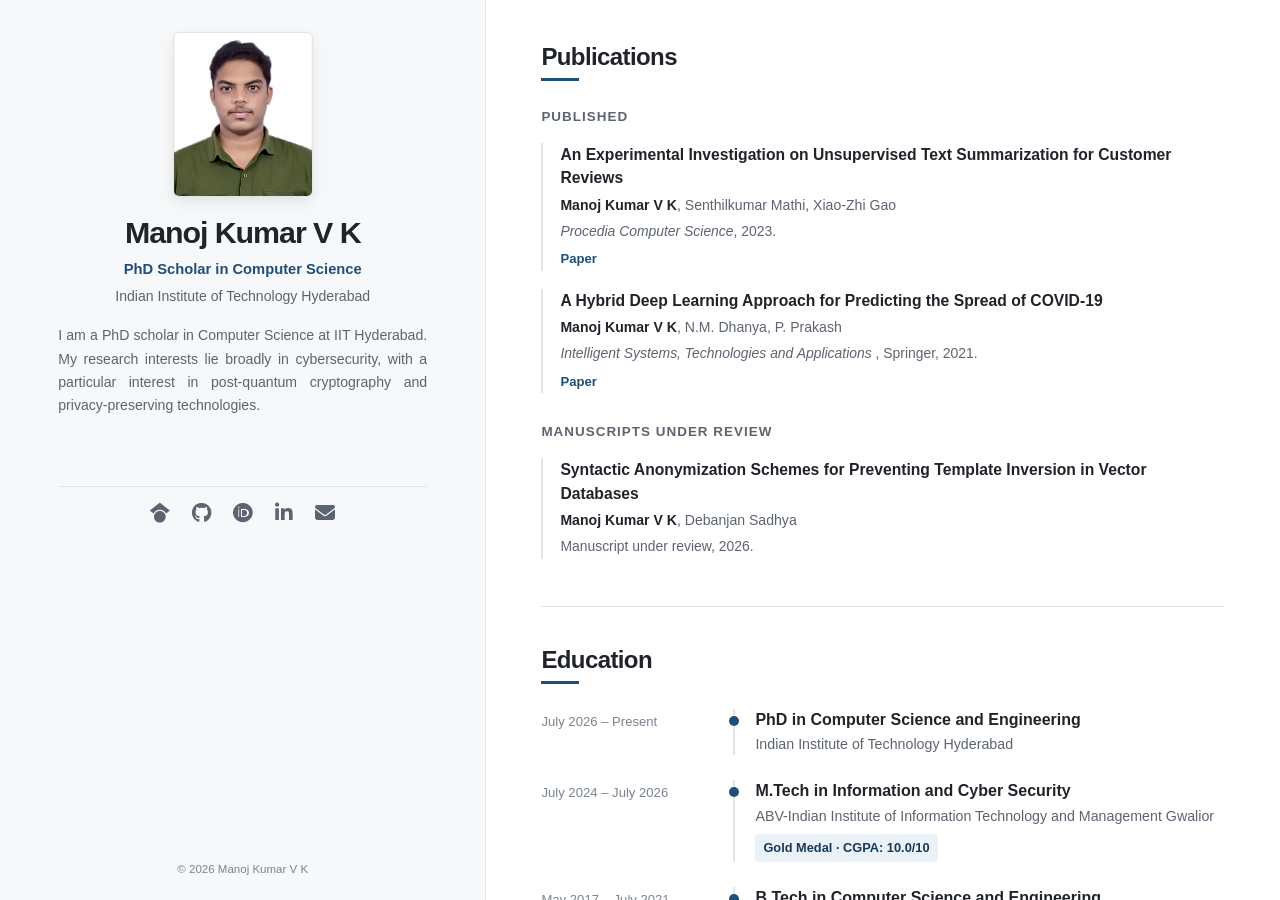
==== index.html @ acb983df "Updated Research profile" ====
<!doctype html>
<html lang="en">
  <head>
    <meta charset="UTF-8" />
    <meta name="viewport" content="width=device-width, initial-scale=1.0" />

    <meta
      name="description"
      content="Academic website of Manoj Kumar V K, PhD Scholar in Computer Science at IIT Hyderabad. Research interests include cybersecurity, post-quantum cryptography, and privacy-preserving technologies."
    />

    <meta
      name="keywords"
      content="Manoj Kumar V K, IIT Hyderabad, Cybersecurity, Post-Quantum Cryptography, Privacy, Cryptography, Computer Science"
    />

    <meta name="author" content="Manoj Kumar V K" />

    <title>Manoj Kumar V K</title>

    <link
      rel="stylesheet"
      href="https://cdnjs.cloudflare.com/ajax/libs/font-awesome/6.7.2/css/all.min.css"
    />

    <link rel="stylesheet" href="css/style.css" />
  </head>

  <body>
    <div class="page-layout">
      <!-- =====================================================
             LEFT PROFILE / SIDEBAR
             Fixed on desktop, normal flow on mobile
        ====================================================== -->

      <aside class="profile-sidebar">
        <div class="profile-content">
          <!-- Profile Photograph -->
          <div class="profile-photo">
            <img
              src="assets/images/profile.jpg"
              alt="Portrait of Manoj Kumar V K"
            />
          </div>

          <!-- Name and Position -->
          <div class="profile-header">
            <h1>Manoj Kumar V K</h1>

            <p class="profile-role">PhD Scholar in Computer Science</p>

            <p class="profile-institution">
              Indian Institute of Technology Hyderabad
            </p>
          </div>

          <!-- Short Research Bio -->
          <div class="profile-bio">
            <p>
              I am a PhD scholar in Computer Science at IIT Hyderabad. My
              research interests lie broadly in cybersecurity, with a particular
              interest in post-quantum cryptography and privacy-preserving
              technologies.
            </p>
            <br><br>
          </div>

          <!-- Academic / Social Links -->
          <nav class="profile-links" aria-label="Academic profiles">
            <a
              href="#"
              target="_blank"
              rel="noopener noreferrer"
              aria-label="Google Scholar"
              title="Google Scholar"
            >
              <i class="fa-brands fa-google-scholar"></i>
            </a>

            <a
              href="#"
              target="_blank"
              rel="noopener noreferrer"
              aria-label="GitHub"
              title="GitHub"
            >
              <i class="fa-brands fa-github"></i>
            </a>

            <a
              href="#"
              target="_blank"
              rel="noopener noreferrer"
              aria-label="ORCID"
              title="ORCID"
            >
              <i class="fa-brands fa-orcid"></i>
            </a>

            <a
              href="#"
              target="_blank"
              rel="noopener noreferrer"
              aria-label="LinkedIn"
              title="LinkedIn"
            >
              <i class="fa-brands fa-linkedin-in"></i>
            </a>

            <a
              href="mailto:your-email@example.com"
              aria-label="Email"
              title="Email"
            >
              <i class="fa-solid fa-envelope"></i>
            </a>

            <!--
                    CV - uncomment when ready

                    <a
                        href="assets/cv/Manoj_Kumar_VK_CV.pdf"
                        target="_blank"
                        rel="noopener noreferrer"
                        aria-label="CV"
                        title="CV"
                    >
                        <i class="fa-solid fa-file-lines"></i>
                    </a>
                    -->
          </nav>

          <!-- Sidebar Footer -->
          <footer class="sidebar-footer">
            <p>
              &copy;
              <span id="current-year">2026</span>
              Manoj Kumar V K
            </p>
          </footer>
        </div>
      </aside>

      <!-- =====================================================
             RIGHT CONTENT
             This is the main scrollable academic content
        ====================================================== -->

      <main class="main-content">
        <!-- =================================================
                 Publications
            ================================================== -->

        <section id="publications" class="content-section">
          <h2>Publications</h2>

          <!-- Published Work -->

          <div class="content-group">
            <h3 class="group-title">Published</h3>

            <!-- Publication 1 -->

            <article class="publication">
              <p class="publication-title">
                An Experimental Investigation on Unsupervised Text Summarization
                for Customer Reviews
              </p>

              <p class="publication-authors">
                <strong>Manoj Kumar V K</strong>, Senthilkumar Mathi, Xiao-Zhi
                Gao
              </p>

              <p class="publication-venue">
                <em>Procedia Computer Science</em>, 2023.
              </p>

              <div class="publication-links">
                <a
                  href="https://www.sciencedirect.com/science/article/pii/S1877050923001473"
                  target="_blank"
                  rel="noopener noreferrer"
                >
                  Paper
                </a>
              </div>
            </article>

            <!-- Publication 2 -->

            <article class="publication">
              <p class="publication-title">
                A Hybrid Deep Learning Approach for Predicting the Spread of
                COVID-19
              </p>

              <p class="publication-authors">
                <strong>Manoj Kumar V K</strong>, N.M. Dhanya, P. Prakash
              </p>

              <p class="publication-venue">
                <em> Intelligent Systems, Technologies and Applications </em>,
                Springer, 2021.
              </p>

              <div class="publication-links">
                <a
                  href="https://link.springer.com/chapter/10.1007/978-981-16-0730-1_13"
                  target="_blank"
                  rel="noopener noreferrer"
                >
                  Paper
                </a>
              </div>
            </article>
          </div>

          <!-- Manuscripts Under Review -->

          <div class="content-group">
            <h3 class="group-title">Manuscripts Under Review</h3>

            <article class="publication">
              <p class="publication-title">
                Syntactic Anonymization Schemes for Preventing Template
                Inversion in Vector Databases
              </p>

              <p class="publication-authors">
                <strong>Manoj Kumar V K</strong>, Debanjan Sadhya
              </p>

              <p class="publication-venue">Manuscript under review, 2026.</p>
            </article>
          </div>
        </section>

        <!-- =================================================
                 Education
            ================================================== -->

        <section id="education" class="content-section">
          <h2>Education</h2>

          <div class="education-list">
            <!-- PhD -->

            <article class="education-item">
              <div class="education-year">July 2026 &ndash; Present</div>

              <div class="education-details">
                <h3>PhD in Computer Science and Engineering</h3>

                <p class="institution">
                  Indian Institute of Technology Hyderabad
                </p>
              </div>
            </article>

            <!-- M.Tech -->

            <article class="education-item">
              <div class="education-year">July 2024 &ndash; July 2026</div>

              <div class="education-details">
                <h3>M.Tech in Information and Cyber Security</h3>

                <p class="institution">
                  ABV-Indian Institute of Information Technology and Management
                  Gwalior
                </p>

                <p class="achievement">Gold Medal &middot; CGPA: 10.0/10</p>
              </div>
            </article>

            <!-- B.Tech -->

            <article class="education-item">
              <div class="education-year">May 2017 &ndash; July 2021</div>

              <div class="education-details">
                <h3>B.Tech in Computer Science and Engineering</h3>

                <p class="institution">
                  Amrita Vishwa Vidyapeetham, Coimbatore
                </p>

                <p class="achievement">
                  CGPA: 9.40/10 &middot; Institute Rank: 10
                </p>
              </div>
            </article>
          </div>
        </section>

        <!-- =================================================
                 Teaching
            ================================================== -->

        <section id="teaching" class="content-section">
          <h2>Teaching</h2>

          <div class="teaching-list">
            <!-- ABV-IIITM -->

            <article class="teaching-item">
              <div class="teaching-header">
                <div>
                  <h3>Teaching Assistant</h3>

                  <p class="institution">ABV-IIITM Gwalior</p>
                </div>

                <span class="teaching-year"> 2024 &ndash; 2026 </span>
              </div>

              <p class="teaching-description">
                Conducted tutorials and laboratory sessions across several
                undergraduate courses during my M.Tech.
              </p>

              <ul class="course-list">
                <li>Data Structures and Algorithms</li>

                <li>Software Engineering Lab</li>

                <li>Fundamentals of Cryptography</li>

                <li>Database Management Systems Lab</li>

                <li>Data Structures Lab</li>

                <li>Digital Forensics Lab</li>

                <li>C Programming Lab</li>
              </ul>
            </article>

            <!-- Amrita -->

            <article class="teaching-item">
              <div class="teaching-header">
                <div>
                  <h3>Teaching Assistant</h3>

                  <p class="institution">
                    Amrita Vishwa Vidyapeetham, Coimbatore
                  </p>
                </div>

                <span class="teaching-year"> 2020 &ndash; 2021 </span>
              </div>

              <p class="teaching-description">
                Conducted tutorials in Data Structures and Algorithms and
                laboratory sessions in Computer Programming during the final
                year of my B.Tech.
              </p>
            </article>

            <!-- Outreach -->

            <article class="teaching-item">
              <div class="teaching-header">
                <div>
                  <h3>Educational Outreach</h3>

                  <p class="institution">Volunteer Teaching</p>
                </div>
              </div>

              <p class="teaching-description">
                Volunteered in educational initiatives teaching school children
                through non-profit organizations, including U&amp;I.
              </p>
            </article>
          </div>
        </section>
      </main>
    </div>

    <script src="js/main.js"></script>
  </body>
</html>
---- css/style.css ----
/* =========================================================
   Manoj Kumar V K — Academic Portfolio
   Two-column academic layout
========================================================= */

/* ---------------------------------------------------------
   1. Variables
--------------------------------------------------------- */

:root {
  --bg: #ffffff;
  --sidebar-bg: #f7f8fa;

  --text: #20242a;
  --text-secondary: #5d6470;
  --text-light: #7b838e;

  --accent: #1f4e79;
  --accent-dark: #173a5c;
  --accent-light: #eaf1f7;

  --border: #e1e5e9;

  --sidebar-width: 38%;
  --content-max-width: 780px;

  --transition: 0.2s ease;
}

/* ---------------------------------------------------------
   2. Reset / Base
--------------------------------------------------------- */

* {
  margin: 0;
  padding: 0;
  box-sizing: border-box;
}

html {
  scroll-behavior: smooth;
}

body {
  font-family:
    Inter,
    -apple-system,
    BlinkMacSystemFont,
    "Segoe UI",
    Roboto,
    Helvetica,
    Arial,
    sans-serif;

  background: var(--bg);
  color: var(--text);

  font-size: 16px;
  line-height: 1.7;

  -webkit-font-smoothing: antialiased;
  text-rendering: optimizeLegibility;

  overflow: hidden;
}

img {
  display: block;
  max-width: 100%;
}

a {
  color: var(--accent);
  text-decoration: none;

  transition: color var(--transition);
}

a:hover {
  color: var(--accent-dark);
}

/* ---------------------------------------------------------
   3. Main Page Layout
--------------------------------------------------------- */

.page-layout {
  display: grid;

  grid-template-columns: minmax(350px, var(--sidebar-width)) minmax(0, 1fr);

  height: 100vh;
  height: 100dvh;

  overflow: hidden;
}

/* =========================================================
   LEFT PROFILE SIDEBAR
========================================================= */

.profile-sidebar {
  height: 100vh;
  height: 100dvh;

  background: var(--sidebar-bg);

  border-right: 1px solid var(--border);

  overflow: hidden;
}

.profile-content {
  width: min(76%, 400px);
  height: 100%;

  margin: 0 auto;
  padding: 32px 0 20px;

  display: flex;
  flex-direction: column;

  text-align: center;
}

/* ---------------------------------------------------------
   4. Profile Photograph
--------------------------------------------------------- */

.profile-photo {
  display: flex;
  justify-content: center;

  margin-bottom: 18px;
}

.profile-photo img {
  width: 140px;
  height: 165px;

  object-fit: cover;
  object-position: center;

  border: 1px solid var(--border);
  border-radius: 6px;

  box-shadow:
    0 3px 10px rgba(0, 0, 0, 0.04),
    0 8px 20px rgba(0, 0, 0, 0.05);
}

/* ---------------------------------------------------------
   5. Profile Header
--------------------------------------------------------- */

.profile-header {
  margin-bottom: 18px;

  text-align: center;
}

.profile-header h1 {
  margin-bottom: 7px;

  color: var(--text);

  font-size: 1.9rem;
  line-height: 1.15;

  font-weight: 700;
  letter-spacing: -0.035em;
}

.profile-role {
  margin-bottom: 4px;

  color: var(--accent);

  font-size: 0.92rem;
  font-weight: 600;
}

.profile-institution {
  color: var(--text-secondary);

  font-size: 0.88rem;
  line-height: 1.45;
}

/* ---------------------------------------------------------
   6. Profile Bio
--------------------------------------------------------- */

.profile-bio {
  width: 100%;
  max-width: 370px;

  margin: 0 auto 14px;

  text-align: justify;
}

.profile-bio p {
  color: var(--text-secondary);

  font-size: 0.88rem;
  line-height: 1.65;

  text-align: justify;
}

/* ---------------------------------------------------------
   7. Profile Links
--------------------------------------------------------- */

.profile-links {
  display: flex;
  justify-content: center;
  align-items: center;
  flex-wrap: wrap;

  gap: 22px;

  padding-top: 16px;

  border-top: 1px solid var(--border);

  text-align: center;
}

.profile-links a {
  display: inline-flex;
  align-items: center;
  justify-content: center;

  color: var(--text-secondary);

  font-size: 1.25rem;

  transition:
    color var(--transition),
    transform var(--transition);
}

.profile-links a:hover {
  color: var(--accent);

  text-decoration: none;

  transform: translateY(-2px);
}

/* ---------------------------------------------------------
   8. Sidebar Footer
--------------------------------------------------------- */

.sidebar-footer {
  margin-top: auto;
  padding-top: 15px;

  text-align: center;
}

.sidebar-footer p {
  color: var(--text-light);

  font-size: 0.72rem;
}

/* =========================================================
   RIGHT CONTENT
========================================================= */

.main-content {
  height: 100vh;
  height: 100dvh;

  overflow-y: auto;
  overflow-x: hidden;

  scroll-behavior: smooth;

  padding: 42px 55px 55px;
}

.main-content > * {
  width: 100%;
  max-width: var(--content-max-width);

  margin-left: auto;
  margin-right: auto;
}

/* ---------------------------------------------------------
   9. Content Sections
--------------------------------------------------------- */

.content-section {
  margin-bottom: 38px;
  padding-bottom: 42px;

  border-bottom: 1px solid var(--border);
}

.content-section:last-child {
  margin-bottom: 0;
  padding-bottom: 15px;

  border-bottom: none;
}

.content-section > h2 {
  position: relative;

  margin-bottom: 25px;
  padding-bottom: 9px;

  color: var(--text);

  font-size: 1.5rem;
  line-height: 1.25;

  font-weight: 700;
  letter-spacing: -0.025em;
}

.content-section > h2::after {
  content: "";

  position: absolute;

  left: 0;
  bottom: 0;

  width: 38px;
  height: 3px;

  background: var(--accent);
}

/* ---------------------------------------------------------
   10. General Content Groups
--------------------------------------------------------- */

.content-group {
  margin-bottom: 28px;
}

.content-group:last-child {
  margin-bottom: 0;
}

.group-title {
  margin-bottom: 14px;

  color: var(--text-secondary);

  font-size: 0.84rem;
  font-weight: 650;

  text-transform: uppercase;
  letter-spacing: 0.075em;
}

/* =========================================================
   PUBLICATIONS
========================================================= */

.publication {
  position: relative;

  margin-bottom: 18px;
  padding-left: 17px;

  border-left: 2px solid var(--border);

  transition: border-color var(--transition);
}

.publication:last-child {
  margin-bottom: 0;
}

.publication:hover {
  border-left-color: var(--accent);
}

.publication-title {
  margin-bottom: 4px;

  color: var(--text);

  font-size: 0.98rem;
  font-weight: 650;
  line-height: 1.5;
}

.publication-authors {
  margin-bottom: 2px;

  color: var(--text-secondary);

  font-size: 0.88rem;
}

.publication-authors strong {
  color: var(--text);

  font-weight: 600;
}

.publication-venue {
  margin-bottom: 5px;

  color: var(--text-secondary);

  font-size: 0.87rem;
}

.publication-links {
  display: flex;
  flex-wrap: wrap;

  gap: 12px;
}

.publication-links a {
  font-size: 0.82rem;
  font-weight: 650;
}

.publication-links a:hover {
  text-decoration: underline;
  text-underline-offset: 3px;
}

/* =========================================================
   EDUCATION
========================================================= */

.education-list {
  display: flex;
  flex-direction: column;

  gap: 25px;
}

.education-item {
  display: grid;

  grid-template-columns: 165px minmax(0, 1fr);

  gap: 27px;
}

.education-year {
  padding-top: 3px;

  color: var(--text-light);

  font-size: 0.82rem;
  font-weight: 500;
  line-height: 1.5;
}

.education-details {
  position: relative;

  padding-left: 20px;

  border-left: 2px solid var(--border);
}

.education-details::before {
  content: "";

  position: absolute;

  left: -6px;
  top: 7px;

  width: 10px;
  height: 10px;

  background: var(--accent);

  border-radius: 50%;
}

.education-details h3 {
  margin-bottom: 3px;

  color: var(--text);

  font-size: 1rem;
  font-weight: 650;
  line-height: 1.4;
}

.institution {
  color: var(--text-secondary);

  font-size: 0.89rem;
  line-height: 1.5;
}

.achievement {
  display: inline-block;

  margin-top: 7px;
  padding: 3px 8px;

  color: var(--accent-dark);
  background: var(--accent-light);

  border-radius: 4px;

  font-size: 0.8rem;
  font-weight: 600;
}

/* =========================================================
   TEACHING
========================================================= */

.teaching-list {
  display: flex;
  flex-direction: column;

  gap: 23px;
}

.teaching-item {
  padding-bottom: 23px;

  border-bottom: 1px solid var(--border);
}

.teaching-item:last-child {
  padding-bottom: 0;

  border-bottom: none;
}

.teaching-header {
  display: flex;
  align-items: flex-start;
  justify-content: space-between;

  gap: 25px;

  margin-bottom: 8px;
}

.teaching-header h3 {
  margin-bottom: 2px;

  color: var(--text);

  font-size: 1rem;
  font-weight: 650;
}

.teaching-year {
  flex-shrink: 0;

  padding-top: 3px;

  color: var(--text-light);

  font-size: 0.82rem;
}

.teaching-description {
  max-width: 720px;

  color: var(--text-secondary);

  font-size: 0.89rem;
  line-height: 1.6;
}

/* ---------------------------------------------------------
   11. Course Tags
--------------------------------------------------------- */

.course-list {
  display: flex;
  flex-wrap: wrap;

  gap: 6px;

  margin-top: 11px;

  list-style: none;
}

.course-list li {
  padding: 4px 8px;

  color: var(--text-secondary);
  background: var(--sidebar-bg);

  border: 1px solid var(--border);
  border-radius: 4px;

  font-size: 0.77rem;
  line-height: 1.35;
}

/* ---------------------------------------------------------
   12. Scrollbar
--------------------------------------------------------- */

.main-content {
  scrollbar-width: thin;
  scrollbar-color: #c5cbd2 transparent;
}

.main-content::-webkit-scrollbar {
  width: 7px;
}

.main-content::-webkit-scrollbar-track {
  background: transparent;
}

.main-content::-webkit-scrollbar-thumb {
  background: #c5cbd2;

  border-radius: 10px;
}

.main-content::-webkit-scrollbar-thumb:hover {
  background: #aeb5bd;
}

/* ---------------------------------------------------------
   13. Text Selection
--------------------------------------------------------- */

::selection {
  color: var(--text);
  background: var(--accent-light);
}

/* =========================================================
   RESPONSIVE DESIGN
========================================================= */

/* ---------------------------------------------------------
   14. Smaller Laptops / Tablets
--------------------------------------------------------- */

@media (max-width: 1050px) {
  :root {
    --sidebar-width: 40%;
    --content-max-width: 700px;
  }

  .page-layout {
    grid-template-columns: minmax(320px, var(--sidebar-width)) minmax(0, 1fr);
  }

  .profile-content {
    width: 80%;
    padding-top: 28px;
  }

  .profile-photo img {
    width: 135px;
    height: 160px;
  }

  .profile-header h1 {
    font-size: 1.8rem;
  }

  .main-content {
    padding: 38px 40px 50px;
  }

  .education-item {
    grid-template-columns: 135px minmax(0, 1fr);

    gap: 22px;
  }
}

/* ---------------------------------------------------------
   15. Mobile / Narrow Tablets
--------------------------------------------------------- */

@media (max-width: 800px) {
  body {
    overflow: auto;
  }

  .page-layout {
    display: block;

    height: auto;

    overflow: visible;
  }

  /* Profile becomes page header */

  .profile-sidebar {
    height: auto;

    overflow: visible;

    border-right: none;
    border-bottom: 1px solid var(--border);
  }

  .profile-content {
    width: min(88%, 650px);

    height: auto;
    min-height: auto;

    padding: 40px 0 32px;

    margin: 0 auto;
  }

  .profile-photo {
    margin-bottom: 18px;
  }

  .profile-photo img {
    width: 135px;
    height: 160px;
  }

  .profile-header h1 {
    font-size: 2rem;
  }

  .profile-bio {
    max-width: 550px;
  }

  .sidebar-footer {
    margin-top: 25px;
    padding-top: 0;
  }

  /* Main content becomes normal page */

  .main-content {
    width: min(88%, 650px);

    height: auto;

    margin: 0 auto;

    padding: 42px 0 60px;

    overflow: visible;
  }

  .content-section {
    margin-bottom: 40px;
    padding-bottom: 45px;
  }
}

/* ---------------------------------------------------------
   16. Phones
--------------------------------------------------------- */

@media (max-width: 600px) {
  .profile-content,
  .main-content {
    width: 88%;
  }

  .profile-content {
    padding-top: 32px;
  }

  .profile-photo img {
    width: 125px;
    height: 150px;
  }

  .profile-header h1 {
    font-size: 1.9rem;
  }

  .profile-role {
    font-size: 0.9rem;
  }

  .profile-institution {
    font-size: 0.85rem;
  }

  .profile-bio p {
    font-size: 0.87rem;
  }

  .profile-links {
    gap: 7px 15px;
  }

  /* Sections */

  .main-content {
    padding-top: 38px;
  }

  .content-section {
    margin-bottom: 35px;
    padding-bottom: 38px;
  }

  .content-section > h2 {
    margin-bottom: 25px;

    font-size: 1.4rem;
  }

  /* Education */

  .education-list {
    gap: 26px;
  }

  .education-item {
    display: block;
  }

  .education-year {
    margin-bottom: 8px;
  }

  /* Teaching */

  .teaching-header {
    display: block;
  }

  .teaching-year {
    display: block;

    margin-top: 4px;
  }

  .course-list {
    display: flex;
  }
}

/* ---------------------------------------------------------
   17. Very Small Phones
--------------------------------------------------------- */

@media (max-width: 400px) {
  .profile-header h1 {
    font-size: 1.75rem;
  }

  .profile-photo img {
    width: 115px;
    height: 140px;
  }

  .profile-links {
    gap: 6px 12px;
  }

  .profile-links a {
    font-size: 0.8rem;
  }

  .publication {
    padding-left: 14px;
  }
}

/* ---------------------------------------------------------
   18. Accessibility — Reduced Motion
--------------------------------------------------------- */

@media (prefers-reduced-motion: reduce) {
  html,
  .main-content {
    scroll-behavior: auto;
  }

  *,
  *::before,
  *::after {
    transition-duration: 0.01ms !important;
    animation-duration: 0.01ms !important;
    animation-iteration-count: 1 !important;
  }
}
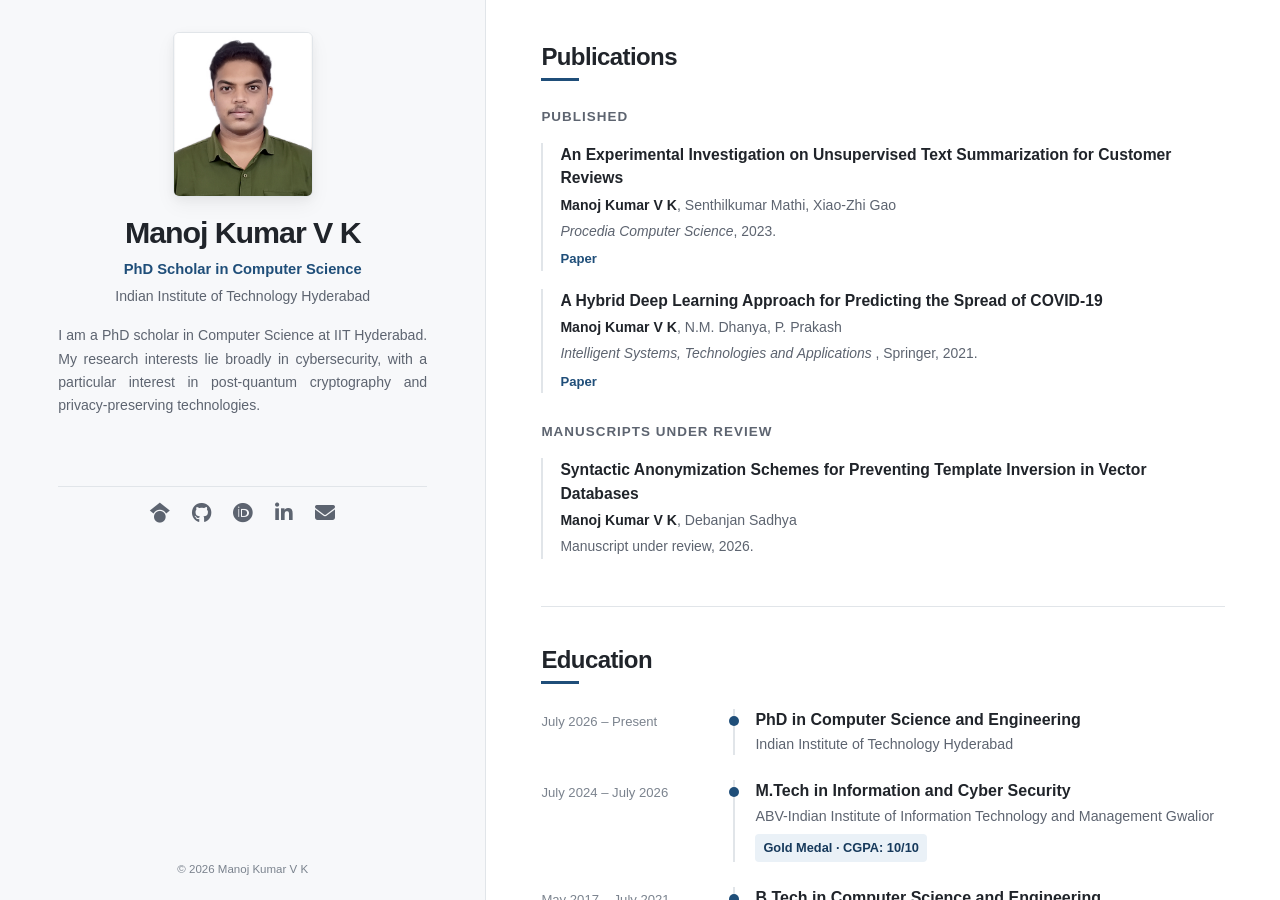
==== commit 64d0d0f1: "Updated Research profile" ====
--- a/index.html
+++ b/index.html
@@ -271,7 +271,7 @@
                   Gwalior
                 </p>
 
-                <p class="achievement">Gold Medal &middot; CGPA: 10.0/10</p>
+                <p class="achievement">Gold Medal &middot; CGPA: 10/10</p>
               </div>
             </article>
 
@@ -288,7 +288,7 @@
                 </p>
 
                 <p class="achievement">
-                  CGPA: 9.40/10 &middot; Institute Rank: 10
+                  Institute Rank: 10 &middot; CGPA: 9.40/10 
                 </p>
               </div>
             </article>
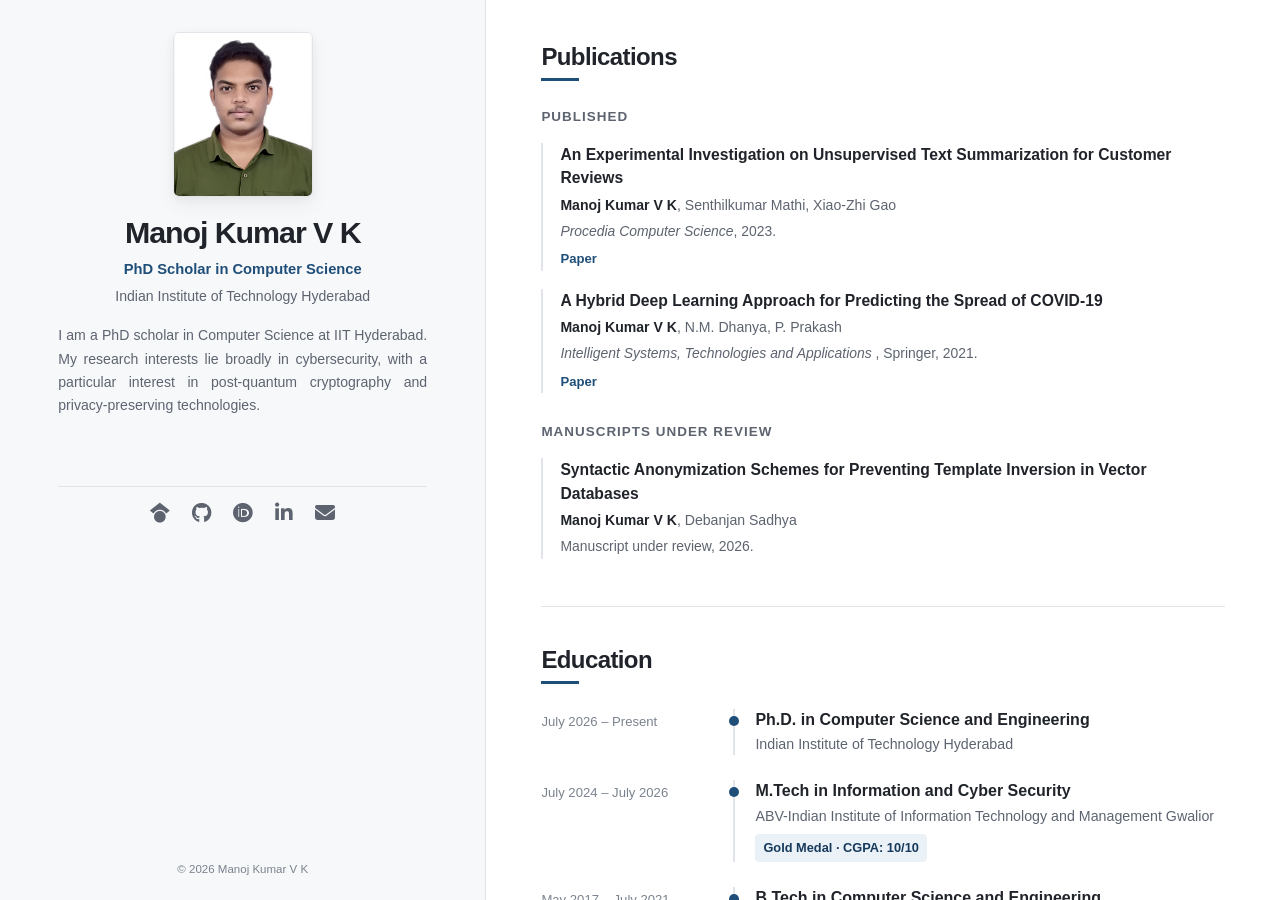
==== commit 311ce61a: "Updated Teaching Experience" ====
--- a/index.html
+++ b/index.html
@@ -68,7 +68,7 @@
           <!-- Academic / Social Links -->
           <nav class="profile-links" aria-label="Academic profiles">
             <a
-              href="#"
+              href="https://scholar.google.com/citations?user=tpVhzlkAAAAJ"
               target="_blank"
               rel="noopener noreferrer"
               aria-label="Google Scholar"
@@ -78,7 +78,7 @@
             </a>
 
             <a
-              href="#"
+              href="https://github.com/vkmanojk/"
               target="_blank"
               rel="noopener noreferrer"
               aria-label="GitHub"
@@ -88,7 +88,7 @@
             </a>
 
             <a
-              href="#"
+              href="https://orcid.org/0009-0004-7343-1407"
               target="_blank"
               rel="noopener noreferrer"
               aria-label="ORCID"
@@ -98,7 +98,7 @@
             </a>
 
             <a
-              href="#"
+              href="https://www.linkedin.com/in/vkmanojk/"
               target="_blank"
               rel="noopener noreferrer"
               aria-label="LinkedIn"
@@ -108,7 +108,7 @@
             </a>
 
             <a
-              href="mailto:your-email@example.com"
+              href="mailto:vkmanojk@gmail.com"
               aria-label="Email"
               title="Email"
             >
@@ -250,7 +250,7 @@
               <div class="education-year">July 2026 &ndash; Present</div>
 
               <div class="education-details">
-                <h3>PhD in Computer Science and Engineering</h3>
+                <h3>Ph.D. in Computer Science and Engineering</h3>
 
                 <p class="institution">
                   Indian Institute of Technology Hyderabad
@@ -300,84 +300,98 @@
             ================================================== -->
 
         <section id="teaching" class="content-section">
-          <h2>Teaching</h2>
-
-          <div class="teaching-list">
-            <!-- ABV-IIITM -->
-
-            <article class="teaching-item">
-              <div class="teaching-header">
-                <div>
-                  <h3>Teaching Assistant</h3>
-
-                  <p class="institution">ABV-IIITM Gwalior</p>
-                </div>
-
-                <span class="teaching-year"> 2024 &ndash; 2026 </span>
-              </div>
-
-              <p class="teaching-description">
-                Conducted tutorials and laboratory sessions across several
-                undergraduate courses during my M.Tech.
-              </p>
-
-              <ul class="course-list">
-                <li>Data Structures and Algorithms</li>
-
-                <li>Software Engineering Lab</li>
-
-                <li>Fundamentals of Cryptography</li>
-
-                <li>Database Management Systems Lab</li>
-
-                <li>Data Structures Lab</li>
-
-                <li>Digital Forensics Lab</li>
-
-                <li>C Programming Lab</li>
-              </ul>
-            </article>
-
-            <!-- Amrita -->
-
-            <article class="teaching-item">
-              <div class="teaching-header">
-                <div>
-                  <h3>Teaching Assistant</h3>
-
-                  <p class="institution">
-                    Amrita Vishwa Vidyapeetham, Coimbatore
-                  </p>
-                </div>
-
-                <span class="teaching-year"> 2020 &ndash; 2021 </span>
-              </div>
-
-              <p class="teaching-description">
-                Conducted tutorials in Data Structures and Algorithms and
-                laboratory sessions in Computer Programming during the final
-                year of my B.Tech.
-              </p>
-            </article>
-
-            <!-- Outreach -->
-
-            <article class="teaching-item">
-              <div class="teaching-header">
-                <div>
-                  <h3>Educational Outreach</h3>
-
-                  <p class="institution">Volunteer Teaching</p>
-                </div>
-              </div>
-
-              <p class="teaching-description">
-                Volunteered in educational initiatives teaching school children
-                through non-profit organizations, including U&amp;I.
-              </p>
-            </article>
-          </div>
-        </section>
+  <h2>Teaching</h2>
+
+  <div class="teaching-list">
+
+    <!-- IIT Hyderabad -->
+
+    <article class="teaching-item">
+      <div class="teaching-header">
+        <div>
+          <h3>Teaching Assistant</h3>
+          <p class="institution">IIT Hyderabad</p>
+        </div>
+
+        <span class="teaching-year">2026 &ndash; Present</span>
+      </div>
+
+      <div class="semester">
+        <span class="course-name">ID1063: Introduction to Programming</span>
+        <span class="semester-year">Jul&ndash;Nov 2026</span>
+      </div>
+    </article>
+
+    <!-- ABV-IIITM -->
+
+    <article class="teaching-item">
+      <div class="teaching-header">
+        <div>
+          <h3>Teaching Assistant</h3>
+
+          <p class="institution">ABV-IIITM Gwalior</p>
+        </div>
+
+        <span class="teaching-year">2024 &ndash; 2026</span>
+      </div>
+
+      <p class="teaching-description">
+        Conducted tutorials and laboratory sessions across several
+        undergraduate courses during my M.Tech.
+      </p>
+
+      <ul class="course-list">
+        <li>Data Structures and Algorithms</li>
+        <li>Software Engineering Lab</li>
+        <li>Fundamentals of Cryptography</li>
+        <li>Database Management Systems Lab</li>
+        <li>Data Structures Lab</li>
+        <li>Digital Forensics Lab</li>
+        <li>C Programming Lab</li>
+      </ul>
+    </article>
+
+    <!-- Amrita -->
+
+    <article class="teaching-item">
+      <div class="teaching-header">
+        <div>
+          <h3>Teaching Assistant</h3>
+
+          <p class="institution">
+            Amrita Vishwa Vidyapeetham, Coimbatore
+          </p>
+        </div>
+
+        <span class="teaching-year">2020 &ndash; 2021</span>
+      </div>
+
+      <p class="teaching-description">
+        Conducted tutorials in Data Structures and Algorithms and
+        laboratory sessions in Computer Programming during the final
+        year of my B.Tech.
+      </p>
+    </article>
+
+    <!-- Outreach -->
+
+    <article class="teaching-item">
+      <div class="teaching-header">
+        <div>
+          <h3>Educational Outreach</h3>
+
+          <p class="institution">Volunteer Teaching</p>
+        </div>
+      </div>
+
+      <p class="teaching-description">
+        Volunteered in educational initiatives teaching school children
+        through non-profit organizations, such as U&amp;I.
+      </p>
+    </article>
+
+  </div>
+</section>
       </main>
     </div>
 
--- a/css/style.css
+++ b/css/style.css
@@ -581,7 +581,35 @@
 }
 
 /* ---------------------------------------------------------
-   11. Course Tags
+   11. Teaching Semesters
+--------------------------------------------------------- */
+
+.semester {
+  display: flex;
+  align-items: baseline;
+  justify-content: space-between;
+
+  gap: 25px;
+  margin-top: 14px;
+}
+
+.course-name {
+  color: var(--text-secondary);
+
+  font-size: 0.89rem;
+  line-height: 1.5;
+}
+
+.semester-year {
+  flex-shrink: 0;
+
+  color: var(--text-light);
+
+  font-size: 0.82rem;
+}
+
+/* ---------------------------------------------------------
+   12. Course Tags
 --------------------------------------------------------- */
 
 .course-list {
@@ -609,7 +637,7 @@
 }
 
 /* ---------------------------------------------------------
-   12. Scrollbar
+   13. Scrollbar
 --------------------------------------------------------- */
 
 .main-content {
@@ -636,7 +664,7 @@
 }
 
 /* ---------------------------------------------------------
-   13. Text Selection
+   14. Text Selection
 --------------------------------------------------------- */
 
 ::selection {
@@ -649,7 +677,7 @@
 ========================================================= */
 
 /* ---------------------------------------------------------
-   14. Smaller Laptops / Tablets
+   15. Smaller Laptops / Tablets
 --------------------------------------------------------- */
 
 @media (max-width: 1050px) {
@@ -688,7 +716,7 @@
 }
 
 /* ---------------------------------------------------------
-   15. Mobile / Narrow Tablets
+   16. Mobile / Narrow Tablets
 --------------------------------------------------------- */
 
 @media (max-width: 800px) {
@@ -769,7 +797,7 @@
 }
 
 /* ---------------------------------------------------------
-   16. Phones
+   17. Phones
 --------------------------------------------------------- */
 
 @media (max-width: 600px) {
@@ -856,7 +884,7 @@
 }
 
 /* ---------------------------------------------------------
-   17. Very Small Phones
+   18. Very Small Phones
 --------------------------------------------------------- */
 
 @media (max-width: 400px) {
@@ -883,7 +911,7 @@
 }
 
 /* ---------------------------------------------------------
-   18. Accessibility — Reduced Motion
+   19. Accessibility — Reduced Motion
 --------------------------------------------------------- */
 
 @media (prefers-reduced-motion: reduce) {
@@ -900,3 +928,4 @@
     animation-iteration-count: 1 !important;
   }
 }
+
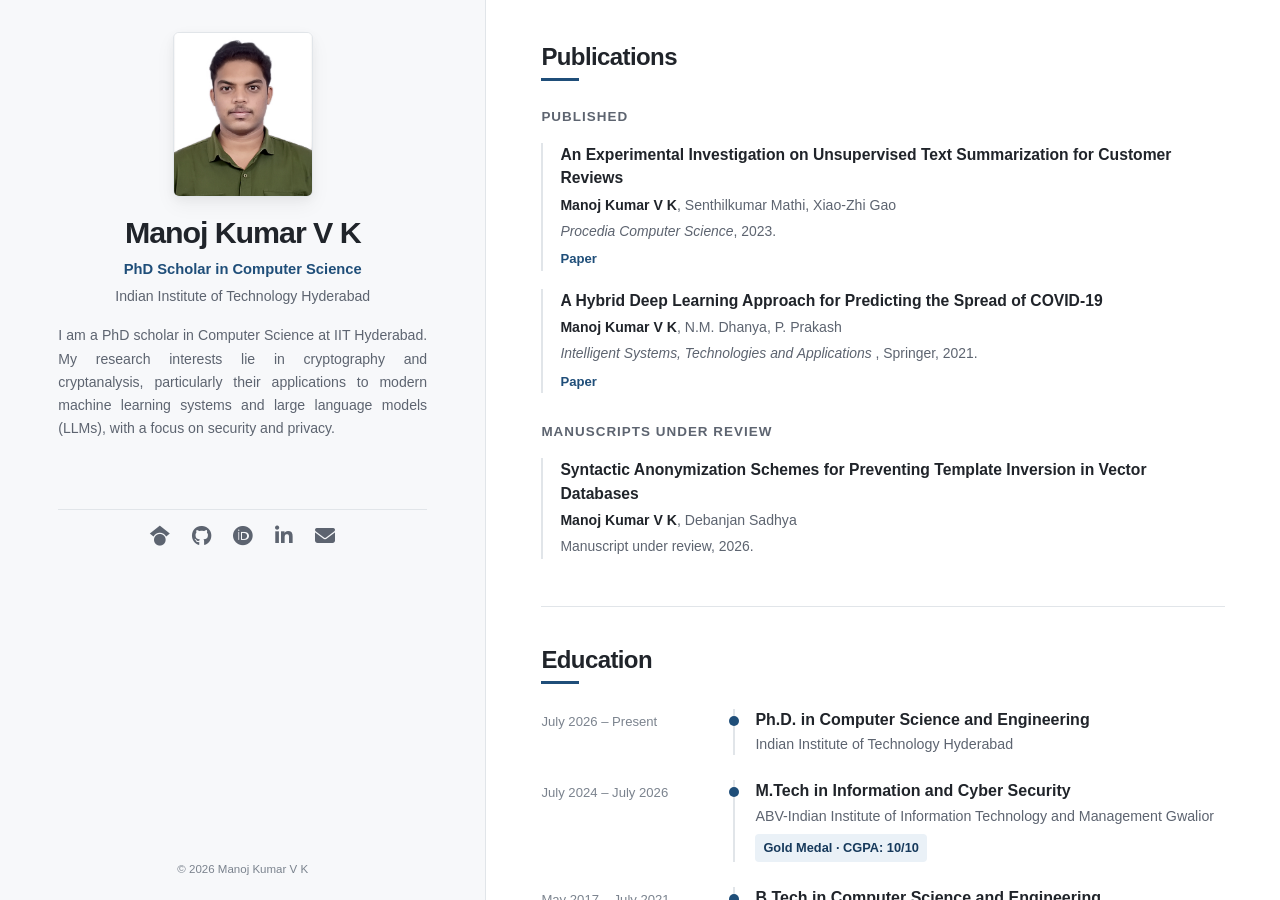
==== commit ee177d48: "Updated bio" ====
--- a/index.html
+++ b/index.html
@@ -6,12 +6,12 @@
 
     <meta
       name="description"
-      content="Academic website of Manoj Kumar V K, PhD Scholar in Computer Science at IIT Hyderabad. Research interests include cybersecurity, post-quantum cryptography, and privacy-preserving technologies."
+      content="Academic website of Manoj Kumar V K, PhD Scholar in Computer Science at IIT Hyderabad."
     />
 
     <meta
       name="keywords"
-      content="Manoj Kumar V K, IIT Hyderabad, Cybersecurity, Post-Quantum Cryptography, Privacy, Cryptography, Computer Science"
+      content="Manoj Kumar V K, IIT Hyderabad, Cryptography, Cryptanalysis, Machine Learning, Computer Science"
     />
 
     <meta name="author" content="Manoj Kumar V K" />
@@ -57,10 +57,9 @@
           <!-- Short Research Bio -->
           <div class="profile-bio">
             <p>
-              I am a PhD scholar in Computer Science at IIT Hyderabad. My
-              research interests lie broadly in cybersecurity, with a particular
-              interest in post-quantum cryptography and privacy-preserving
-              technologies.
+              I am a PhD scholar in Computer Science at IIT Hyderabad. My research interests lie in 
+              cryptography and cryptanalysis, particularly their applications to modern machine 
+              learning systems and large language models (LLMs), with a focus on security and privacy.
             </p>
             <br><br>
           </div>
